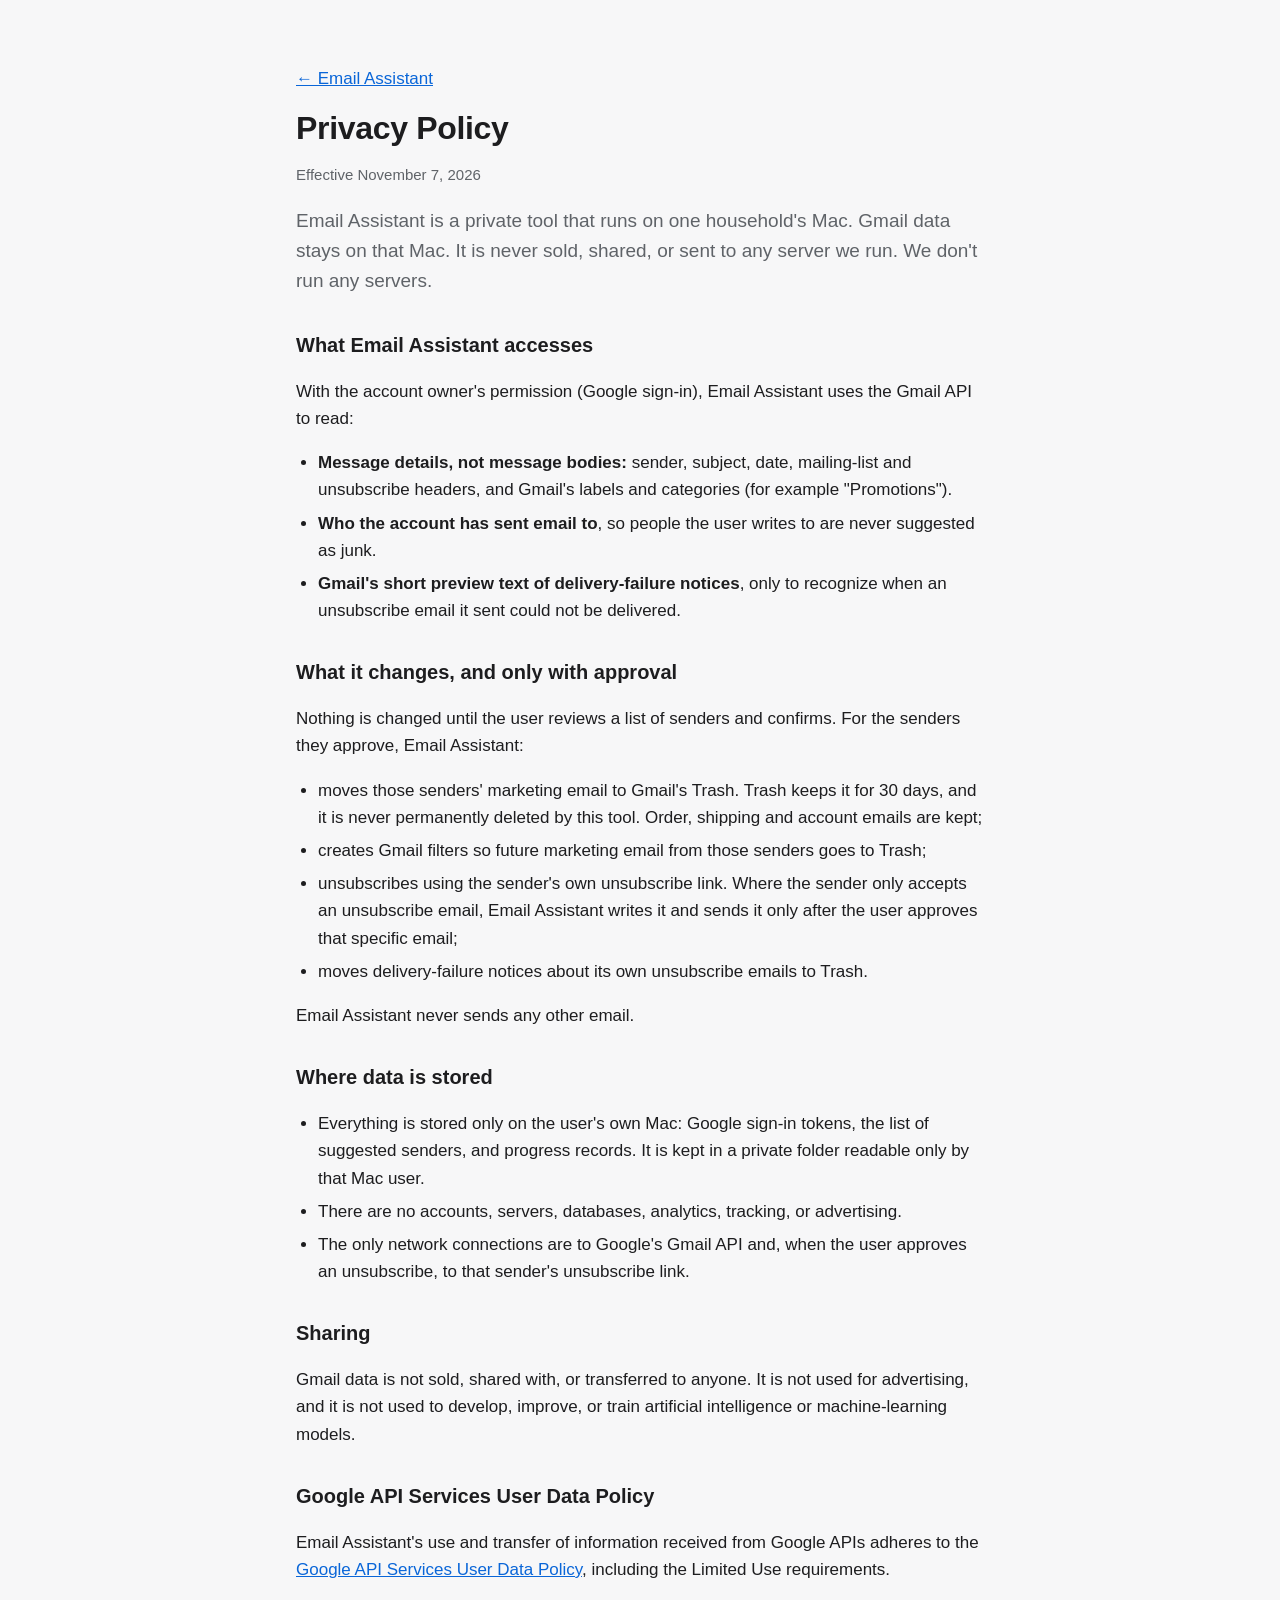
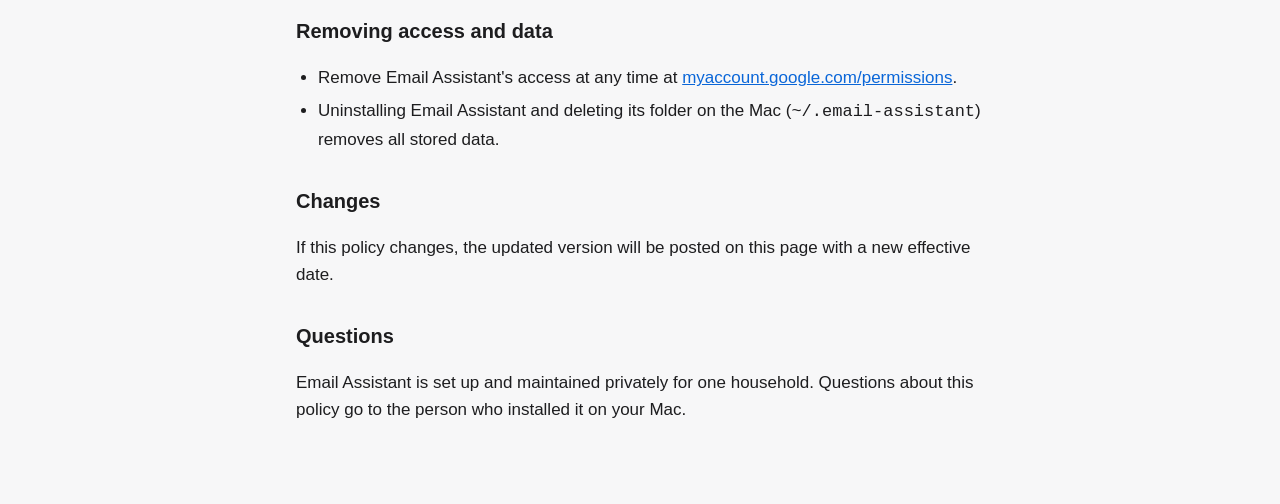
==== privacy.html @ bb489a9a "Email Assistant homepage and privacy policy Co-Authored-By: Claude Opus 5.5 <noreply@anthropic.com>" ====
<!doctype html>
<html lang="en">
<head>
  <meta charset="utf-8">
  <meta name="viewport" content="width=device-width, initial-scale=1">
  <title>Privacy Policy</title>
  <meta name="description" content="How Email Assistant handles Gmail data: it stays on the user's own Mac and is never shared.">
  <link rel="stylesheet" href="style.css">
</head>
<body>
  <main>
    <p><a href="index.html">← Email Assistant</a></p>
    <h1>Privacy Policy</h1>
    <p class="muted">Effective November 7, 2026</p>

    <p class="lead">
      Email Assistant is a private tool that runs on one household's Mac. Gmail data
      stays on that Mac. It is never sold, shared, or sent to any server we run.
      We don't run any servers.
    </p>

    <h2>What Email Assistant accesses</h2>
    <p>With the account owner's permission (Google sign-in), Email Assistant uses the Gmail API to read:</p>
    <ul>
      <li><strong>Message details, not message bodies:</strong> sender, subject, date,
        mailing-list and unsubscribe headers, and Gmail's labels and categories
        (for example "Promotions").</li>
      <li><strong>Who the account has sent email to</strong>, so people the user writes
        to are never suggested as junk.</li>
      <li><strong>Gmail's short preview text of delivery-failure notices</strong>, only to
        recognize when an unsubscribe email it sent could not be delivered.</li>
    </ul>

    <h2>What it changes, and only with approval</h2>
    <p>Nothing is changed until the user reviews a list of senders and confirms. For the senders they approve, Email Assistant:</p>
    <ul>
      <li>moves those senders' marketing email to Gmail's Trash. Trash keeps it for
        30 days, and it is never permanently deleted by this tool. Order, shipping and
        account emails are kept;</li>
      <li>creates Gmail filters so future marketing email from those senders goes to Trash;</li>
      <li>unsubscribes using the sender's own unsubscribe link. Where the sender only accepts
        an unsubscribe email, Email Assistant writes it and sends it only after the user
        approves that specific email;</li>
      <li>moves delivery-failure notices about its own unsubscribe emails to Trash.</li>
    </ul>
    <p>Email Assistant never sends any other email.</p>

    <h2>Where data is stored</h2>
    <ul>
      <li>Everything is stored only on the user's own Mac: Google sign-in tokens, the list
        of suggested senders, and progress records. It is kept in a private folder
        readable only by that Mac user.</li>
      <li>There are no accounts, servers, databases, analytics, tracking, or advertising.</li>
      <li>The only network connections are to Google's Gmail API and, when the user
        approves an unsubscribe, to that sender's unsubscribe link.</li>
    </ul>

    <h2>Sharing</h2>
    <p>Gmail data is not sold, shared with, or transferred to anyone. It is not used for
      advertising, and it is not used to develop, improve, or train artificial
      intelligence or machine-learning models.</p>

    <h2>Google API Services User Data Policy</h2>
    <p>Email Assistant's use and transfer of information received from Google APIs adheres to the
      <a href="https://developers.google.com/terms/api-services-user-data-policy">Google API
      Services User Data Policy</a>, including the Limited Use requirements.</p>

    <h2>Removing access and data</h2>
    <ul>
      <li>Remove Email Assistant's access at any time at
        <a href="https://myaccount.google.com/permissions">myaccount.google.com/permissions</a>.</li>
      <li>Uninstalling Email Assistant and deleting its folder on the Mac
        (<code>~/.email-assistant</code>) removes all stored data.</li>
    </ul>

    <h2>Changes</h2>
    <p>If this policy changes, the updated version will be posted on this page with a new effective date.</p>

    <h2>Questions</h2>
    <p>Email Assistant is set up and maintained privately for one household. Questions about
      this policy go to the person who installed it on your Mac.</p>
  </main>
</body>
</html>
---- style.css ----
:root {
  --bg: #f7f7f8;
  --card: #ffffff;
  --text: #1d1d1f;
  --muted: #5f6368;
  --line: #e3e3e8;
  --accent: #0a66d8;
}
@media (prefers-color-scheme: dark) {
  :root {
    --bg: #1c1c1e;
    --card: #2c2c2e;
    --text: #f2f2f7;
    --muted: #a1a1a6;
    --line: #3a3a3c;
    --accent: #5aa0ff;
  }
}
* { box-sizing: border-box; }
body {
  margin: 0;
  background: var(--bg);
  color: var(--text);
  font: 17px/1.6 -apple-system, BlinkMacSystemFont, "Segoe UI", "Helvetica Neue", Arial, sans-serif;
}
main { max-width: 720px; margin: 0 auto; padding: 48px 16px 64px; }
h1 { font-size: 32px; line-height: 1.2; margin: 0 0 8px; letter-spacing: -0.01em; }
h2 { font-size: 20px; margin: 32px 0 8px; }
p, li { color: var(--text); }
.lead { font-size: 19px; color: var(--muted); margin-bottom: 28px; }
.muted { color: var(--muted); font-size: 15px; }
.card { background: var(--card); border: 1px solid var(--line); border-radius: 14px; padding: 4px 24px; margin: 16px 0; }
a { color: var(--accent); }
ul { padding-left: 22px; }
li { margin: 6px 0; }
footer { margin-top: 48px; padding-top: 16px; border-top: 1px solid var(--line); }
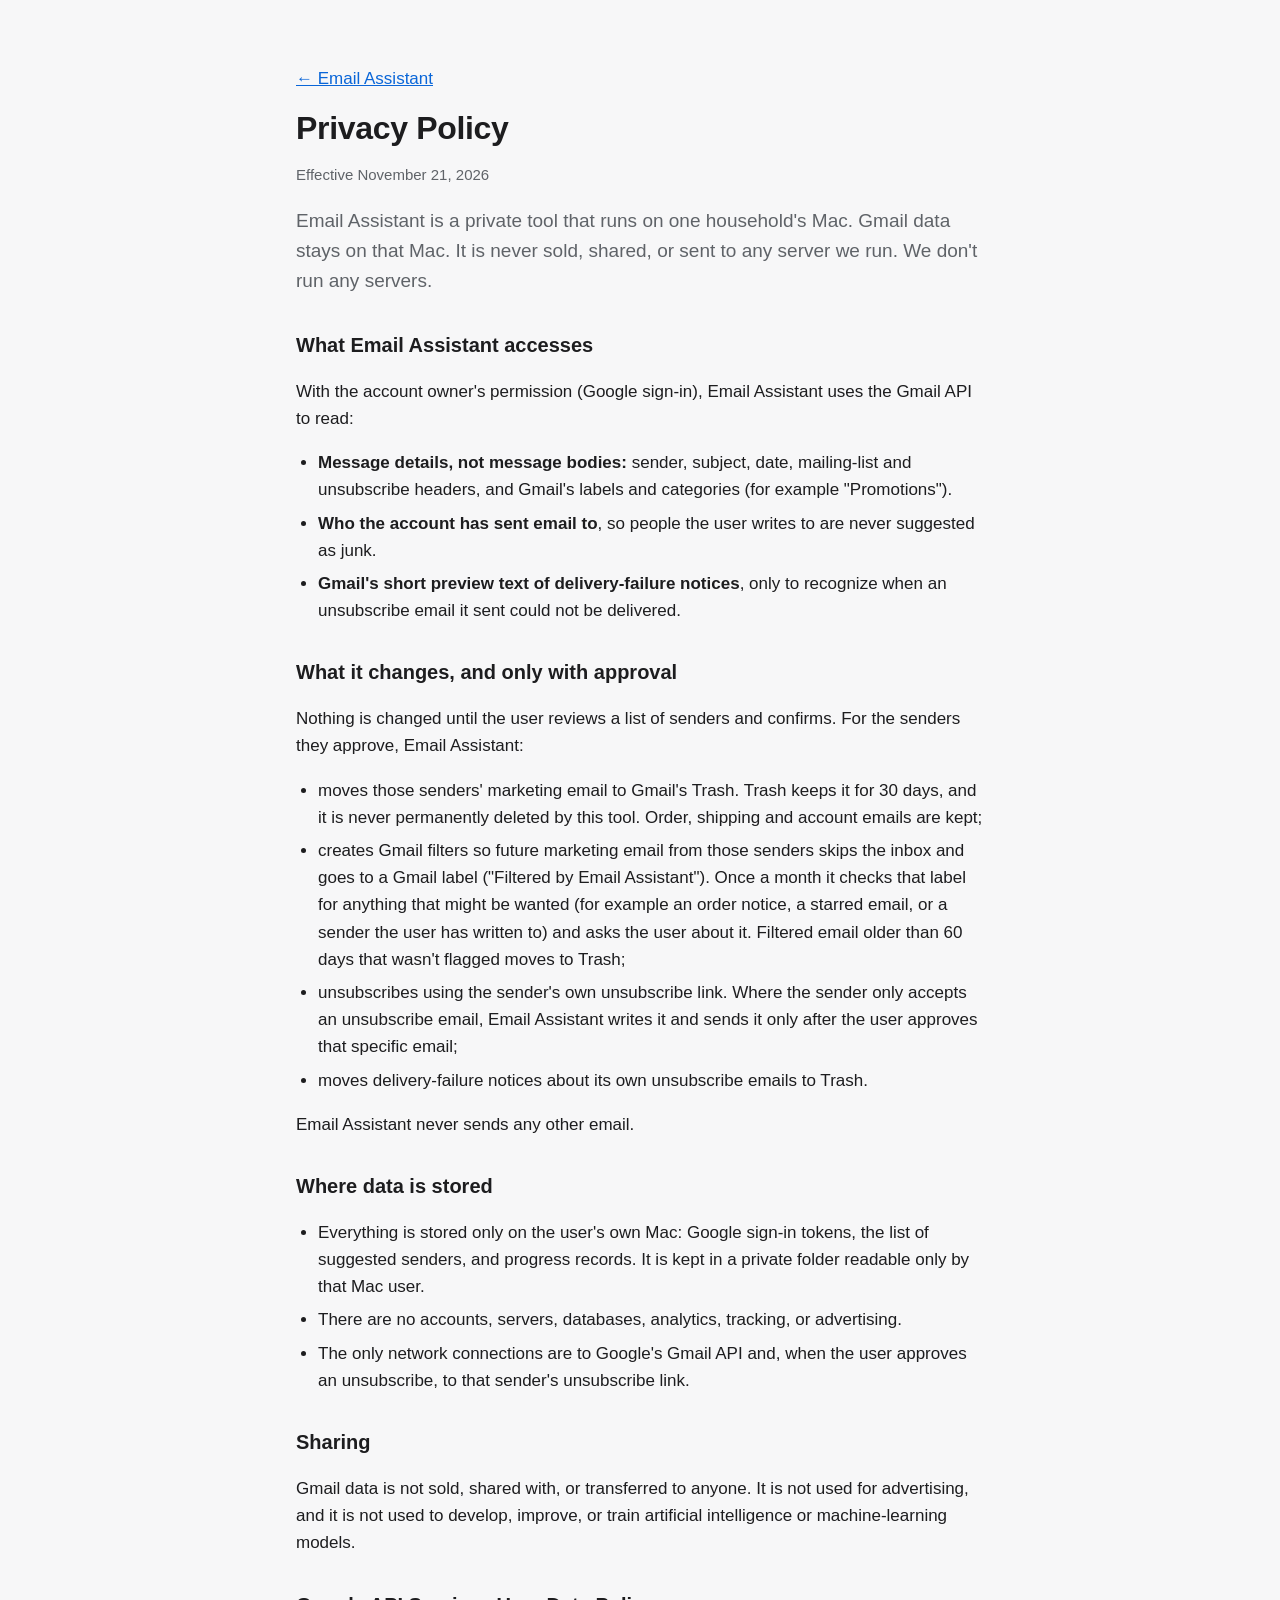
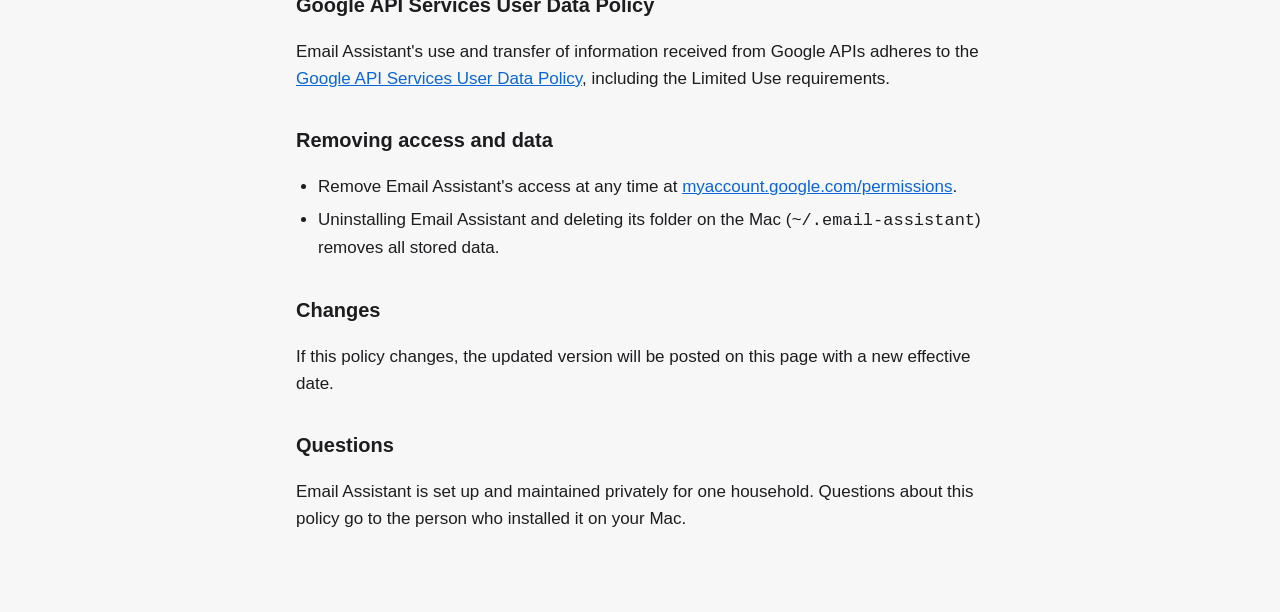
==== commit e4592bd9: "Privacy policy: filtered email is held 60 days and checked monthly Co-Authored-By: Claude Opus 5.5 <" ====
--- a/privacy.html
+++ b/privacy.html
@@ -11,7 +11,7 @@
   <main>
     <p><a href="index.html">← Email Assistant</a></p>
     <h1>Privacy Policy</h1>
-    <p class="muted">Effective November 7, 2026</p>
+    <p class="muted">Effective November 21, 2026</p>
 
     <p class="lead">
       Email Assistant is a private tool that runs on one household's Mac. Gmail data
@@ -37,7 +37,11 @@
       <li>moves those senders' marketing email to Gmail's Trash. Trash keeps it for
         30 days, and it is never permanently deleted by this tool. Order, shipping and
         account emails are kept;</li>
-      <li>creates Gmail filters so future marketing email from those senders goes to Trash;</li>
+      <li>creates Gmail filters so future marketing email from those senders skips the inbox and goes
+        to a Gmail label ("Filtered by Email Assistant"). Once a month it checks that label for anything
+        that might be wanted (for example an order notice, a starred email, or a sender the user has
+        written to) and asks the user about it. Filtered email older than 60 days that wasn't flagged
+        moves to Trash;</li>
       <li>unsubscribes using the sender's own unsubscribe link. Where the sender only accepts
         an unsubscribe email, Email Assistant writes it and sends it only after the user
         approves that specific email;</li>
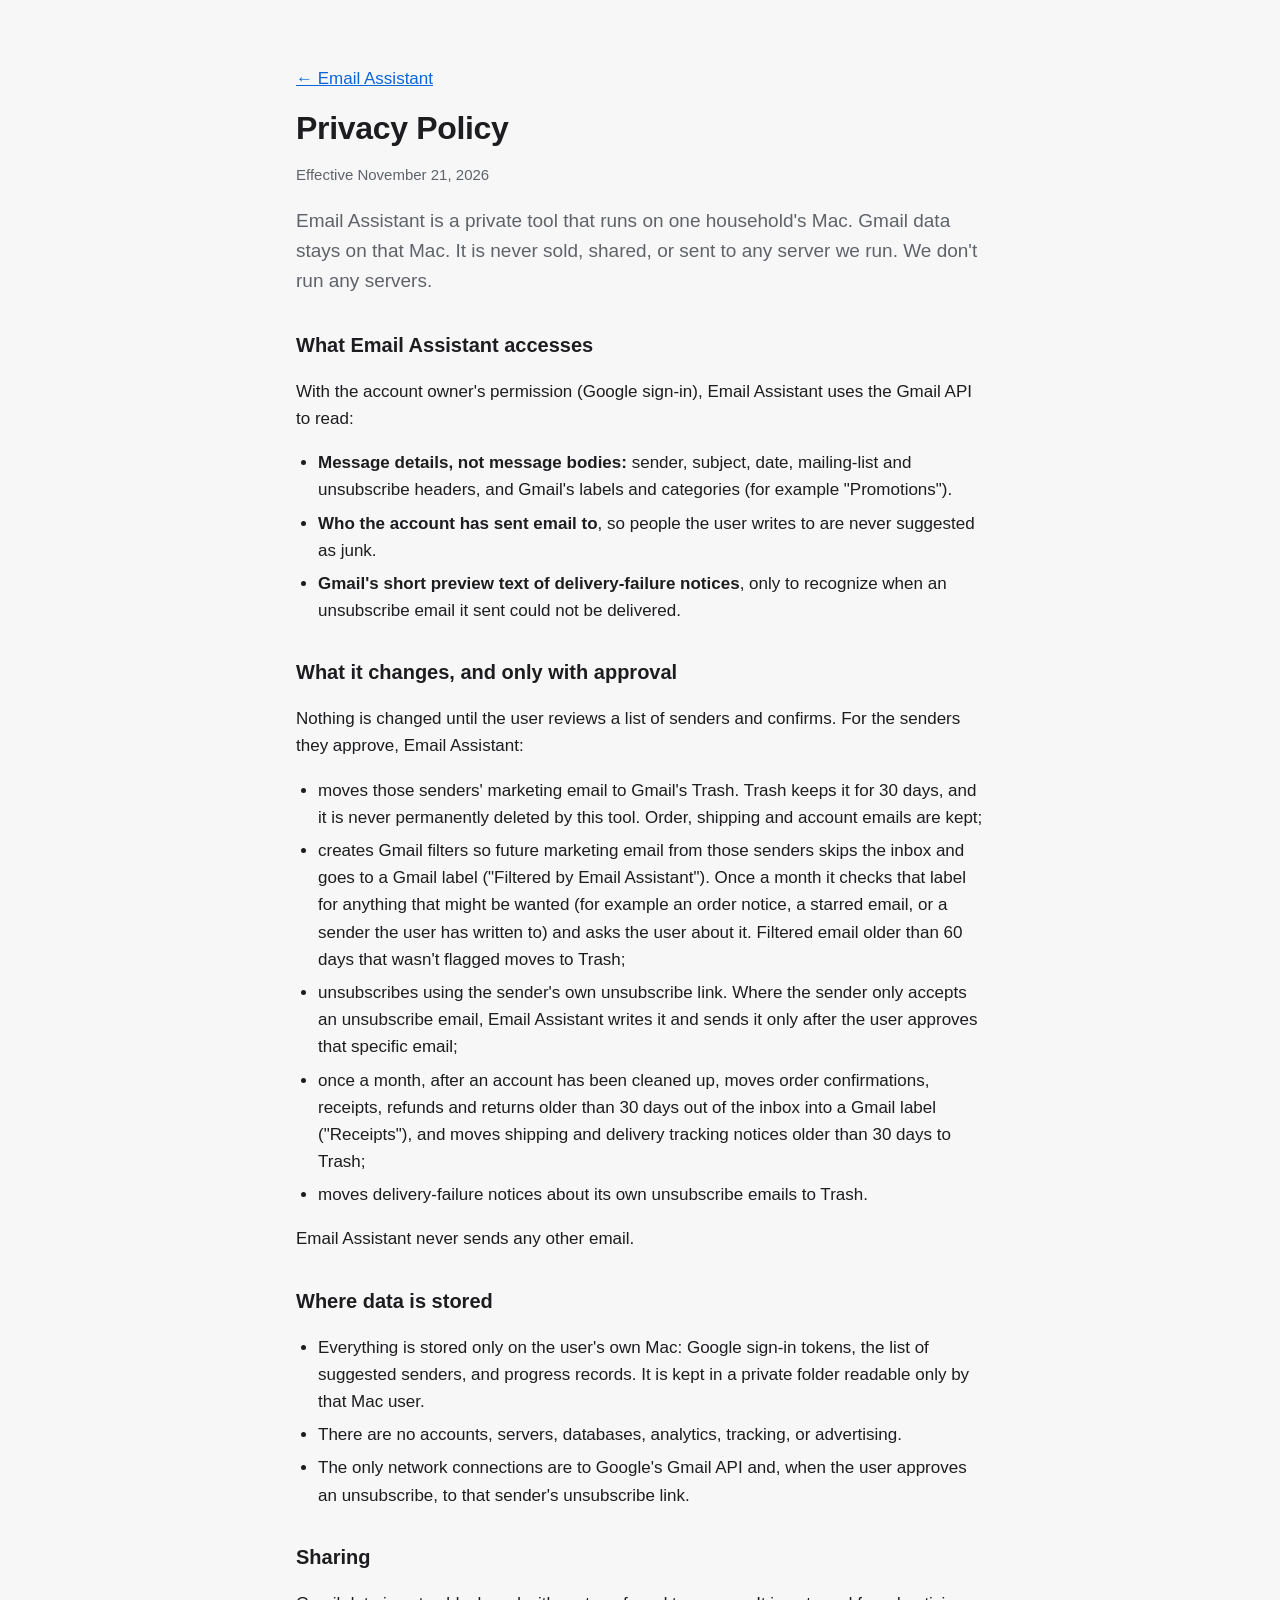
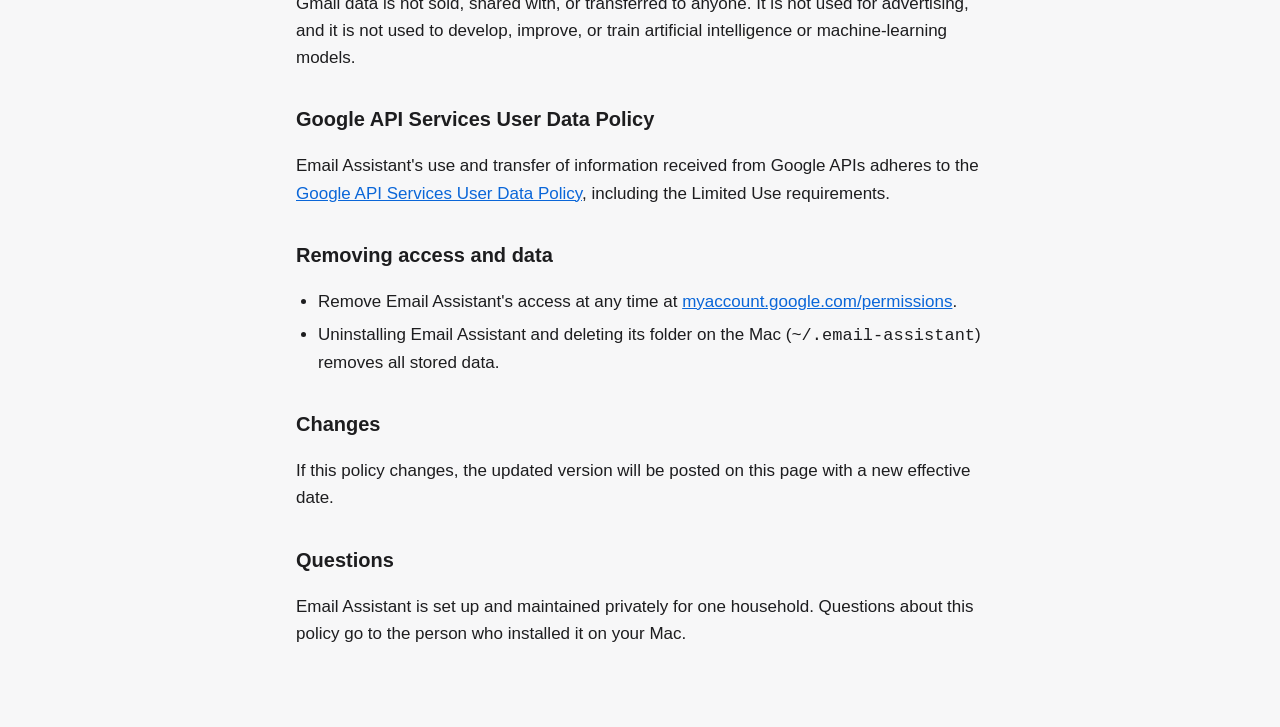
==== commit 301342f2: "Privacy: monthly Receipts tidy" ====
--- a/privacy.html
+++ b/privacy.html
@@ -45,6 +45,9 @@
       <li>unsubscribes using the sender's own unsubscribe link. Where the sender only accepts
         an unsubscribe email, Email Assistant writes it and sends it only after the user
         approves that specific email;</li>
+      <li>once a month, after an account has been cleaned up, moves order confirmations, receipts,
+        refunds and returns older than 30 days out of the inbox into a Gmail label ("Receipts"), and
+        moves shipping and delivery tracking notices older than 30 days to Trash;</li>
       <li>moves delivery-failure notices about its own unsubscribe emails to Trash.</li>
     </ul>
     <p>Email Assistant never sends any other email.</p>
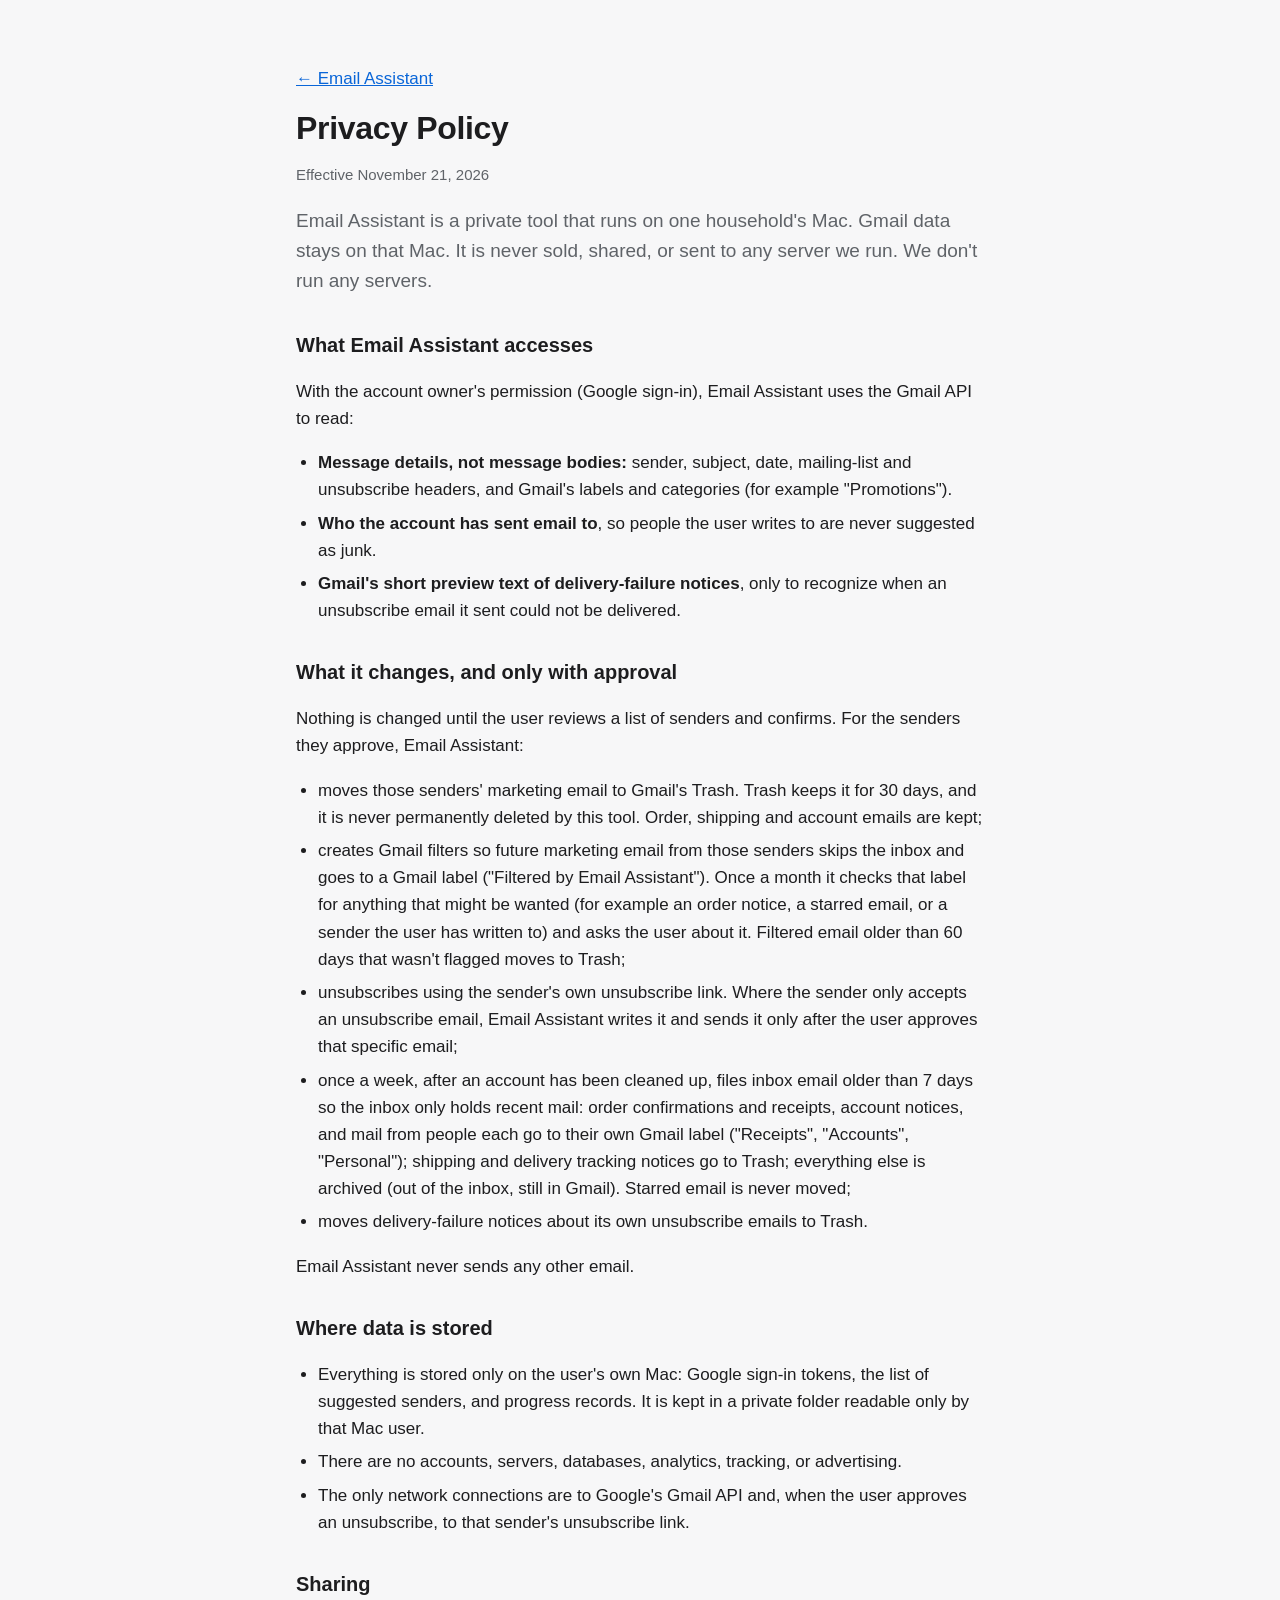
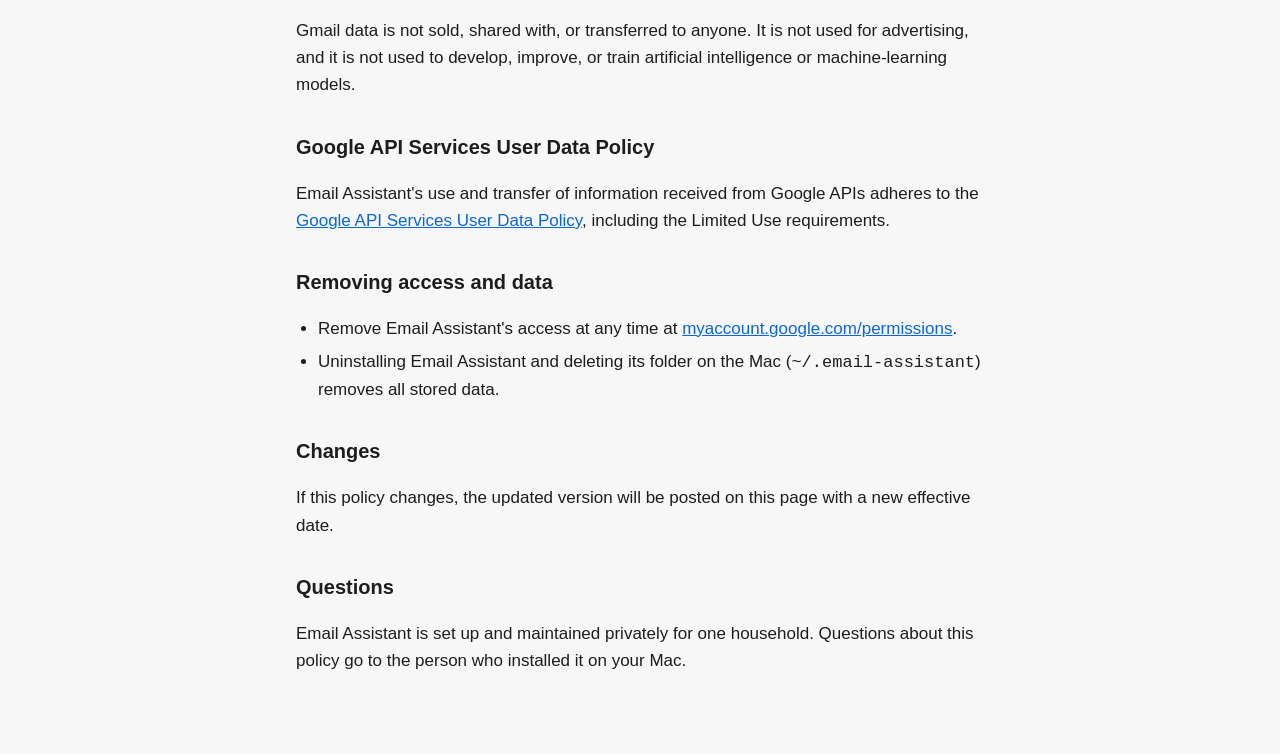
==== commit 5ce77c68: "Privacy: weekly inbox tidy" ====
--- a/privacy.html
+++ b/privacy.html
@@ -45,9 +45,11 @@
       <li>unsubscribes using the sender's own unsubscribe link. Where the sender only accepts
         an unsubscribe email, Email Assistant writes it and sends it only after the user
         approves that specific email;</li>
-      <li>once a month, after an account has been cleaned up, moves order confirmations, receipts,
-        refunds and returns older than 30 days out of the inbox into a Gmail label ("Receipts"), and
-        moves shipping and delivery tracking notices older than 30 days to Trash;</li>
+      <li>once a week, after an account has been cleaned up, files inbox email older than 7 days so the
+        inbox only holds recent mail: order confirmations and receipts, account notices, and mail from
+        people each go to their own Gmail label ("Receipts", "Accounts", "Personal"); shipping and
+        delivery tracking notices go to Trash; everything else is archived (out of the inbox, still in
+        Gmail). Starred email is never moved;</li>
       <li>moves delivery-failure notices about its own unsubscribe emails to Trash.</li>
     </ul>
     <p>Email Assistant never sends any other email.</p>
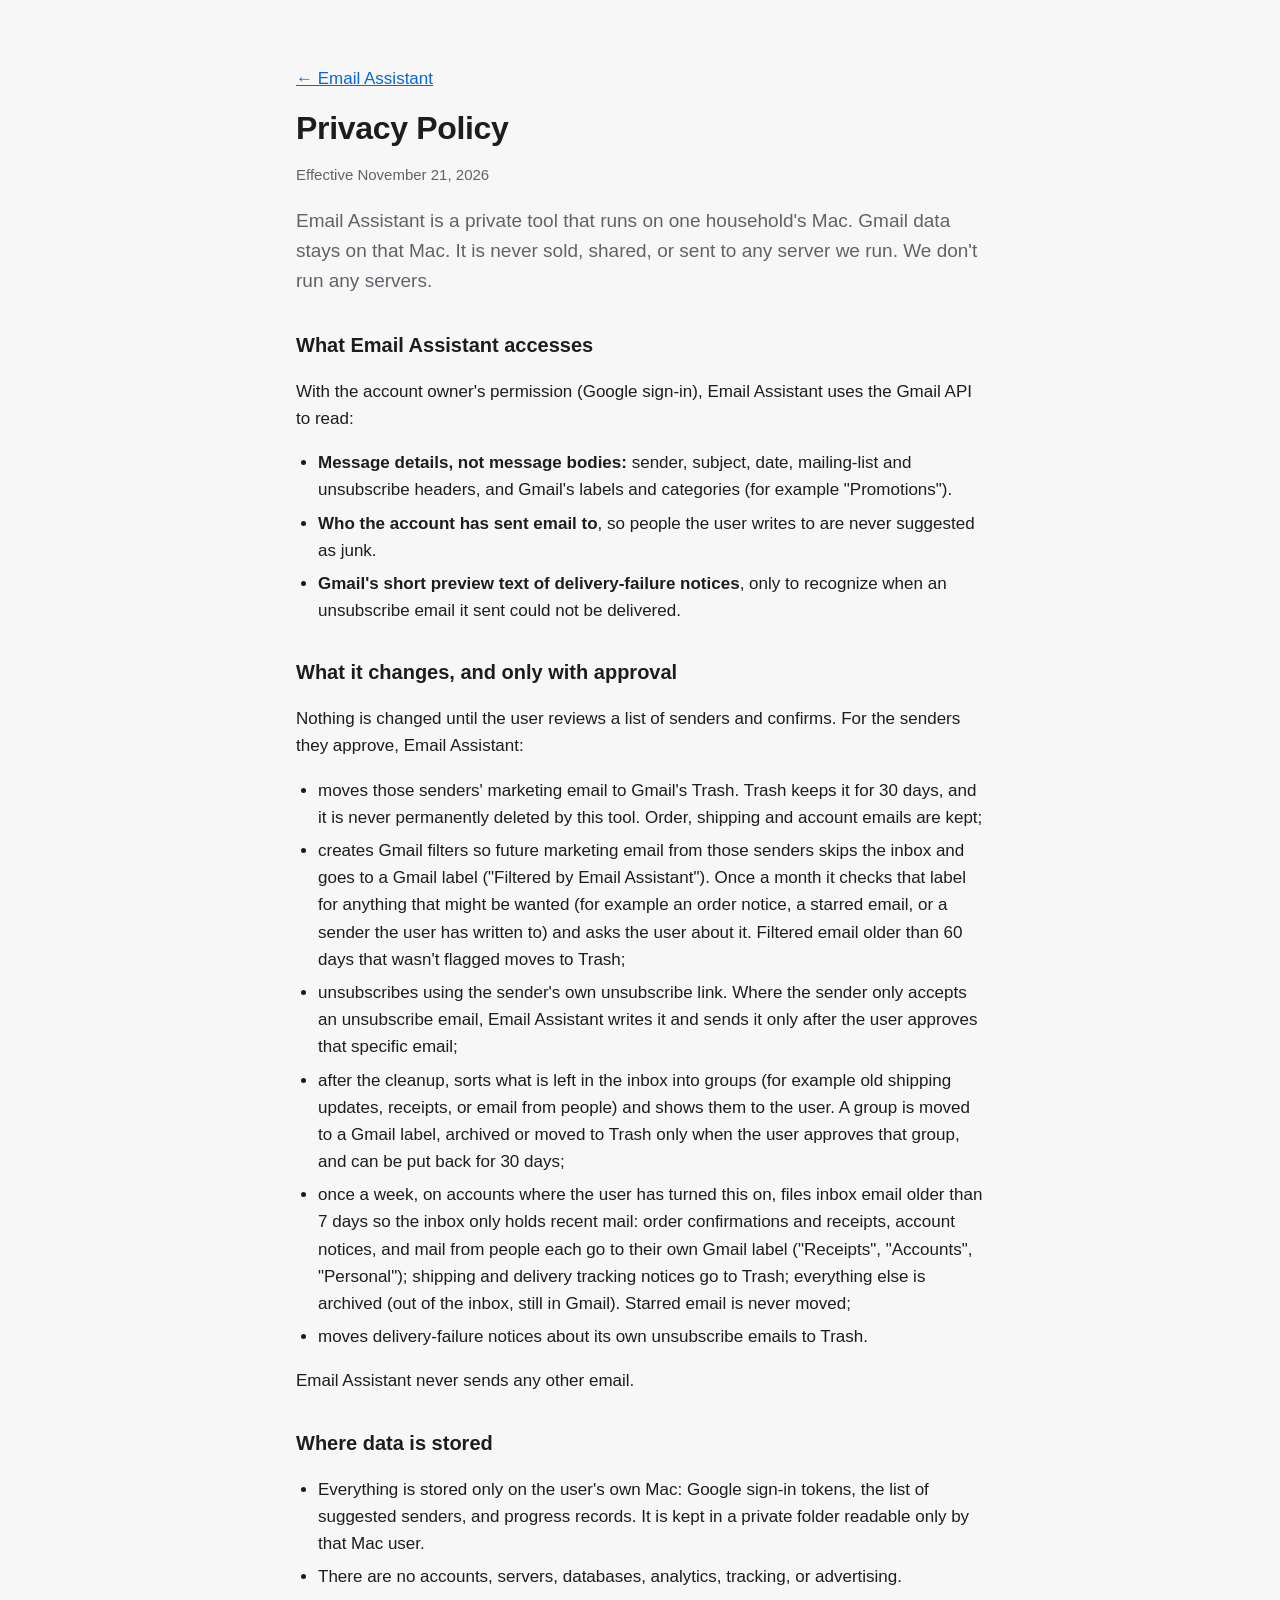
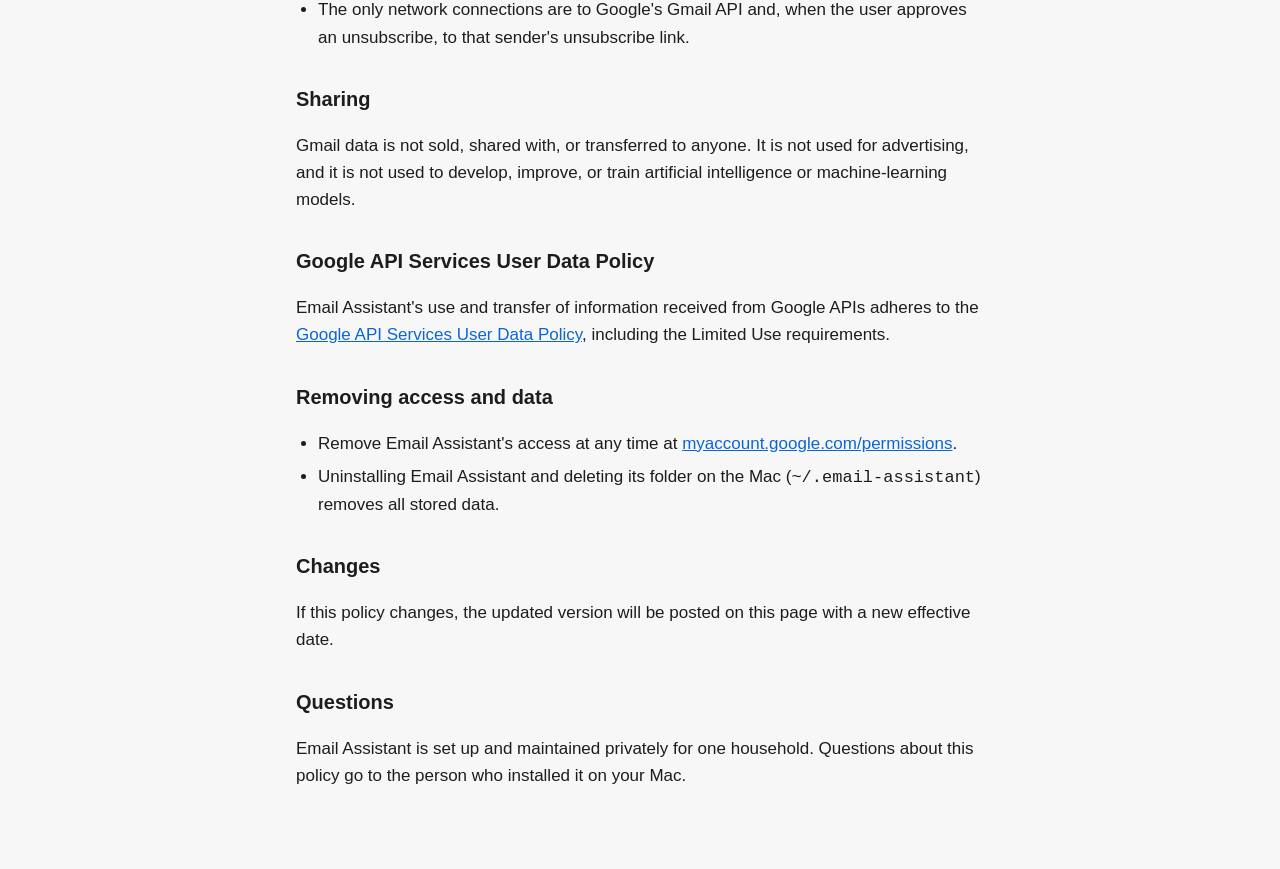
==== commit 8c285a85: "Privacy: step 2 groups, opt-in weekly tidy" ====
--- a/privacy.html
+++ b/privacy.html
@@ -45,7 +45,10 @@
       <li>unsubscribes using the sender's own unsubscribe link. Where the sender only accepts
         an unsubscribe email, Email Assistant writes it and sends it only after the user
         approves that specific email;</li>
-      <li>once a week, after an account has been cleaned up, files inbox email older than 7 days so the
+      <li>after the cleanup, sorts what is left in the inbox into groups (for example old shipping updates,
+        receipts, or email from people) and shows them to the user. A group is moved to a Gmail label,
+        archived or moved to Trash only when the user approves that group, and can be put back for 30 days;</li>
+      <li>once a week, on accounts where the user has turned this on, files inbox email older than 7 days so the
         inbox only holds recent mail: order confirmations and receipts, account notices, and mail from
         people each go to their own Gmail label ("Receipts", "Accounts", "Personal"); shipping and
         delivery tracking notices go to Trash; everything else is archived (out of the inbox, still in
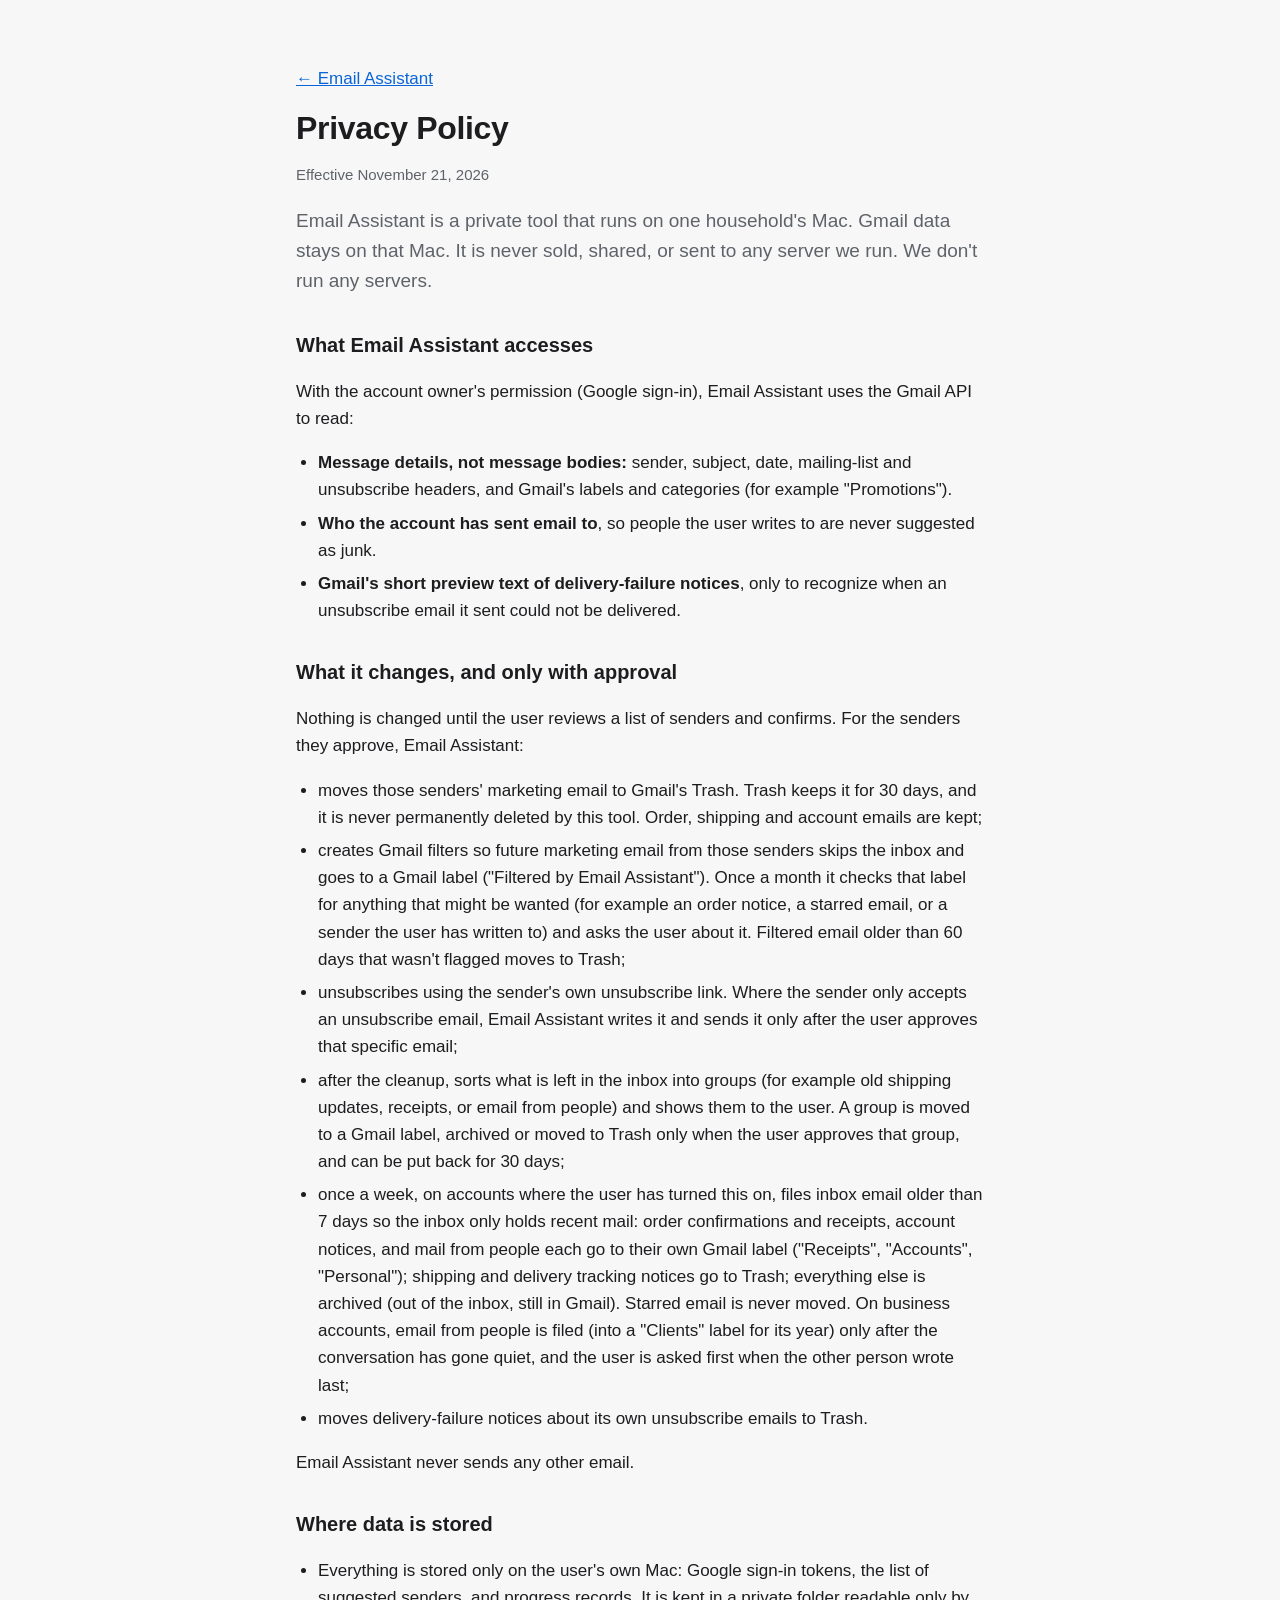
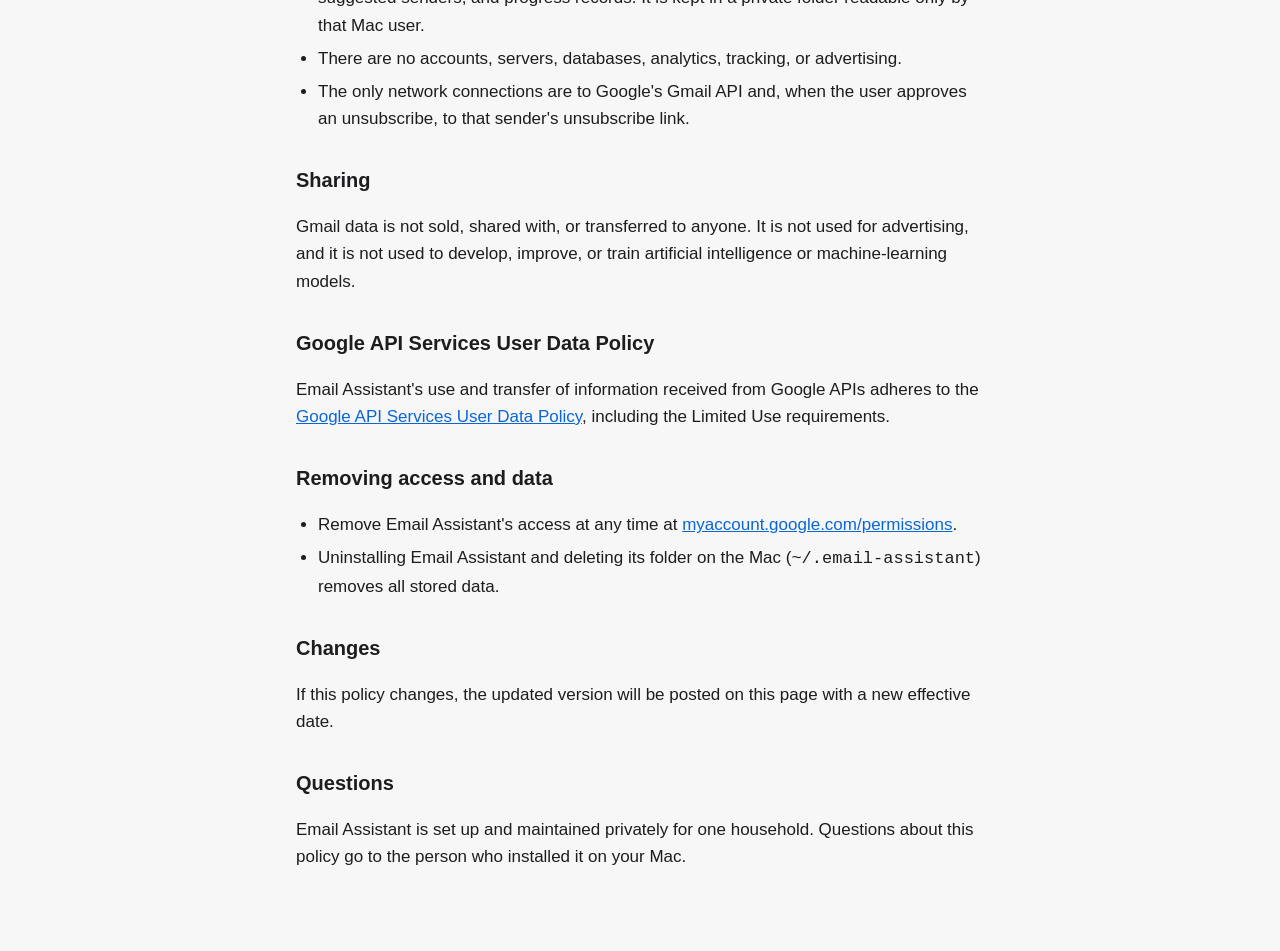
==== commit a00d0ffd: "Privacy: business accounts" ====
--- a/privacy.html
+++ b/privacy.html
@@ -52,7 +52,9 @@
         inbox only holds recent mail: order confirmations and receipts, account notices, and mail from
         people each go to their own Gmail label ("Receipts", "Accounts", "Personal"); shipping and
         delivery tracking notices go to Trash; everything else is archived (out of the inbox, still in
-        Gmail). Starred email is never moved;</li>
+        Gmail). Starred email is never moved. On business accounts, email from people is filed (into a
+        "Clients" label for its year) only after the conversation has gone quiet, and the user is asked first
+        when the other person wrote last;</li>
       <li>moves delivery-failure notices about its own unsubscribe emails to Trash.</li>
     </ul>
     <p>Email Assistant never sends any other email.</p>
